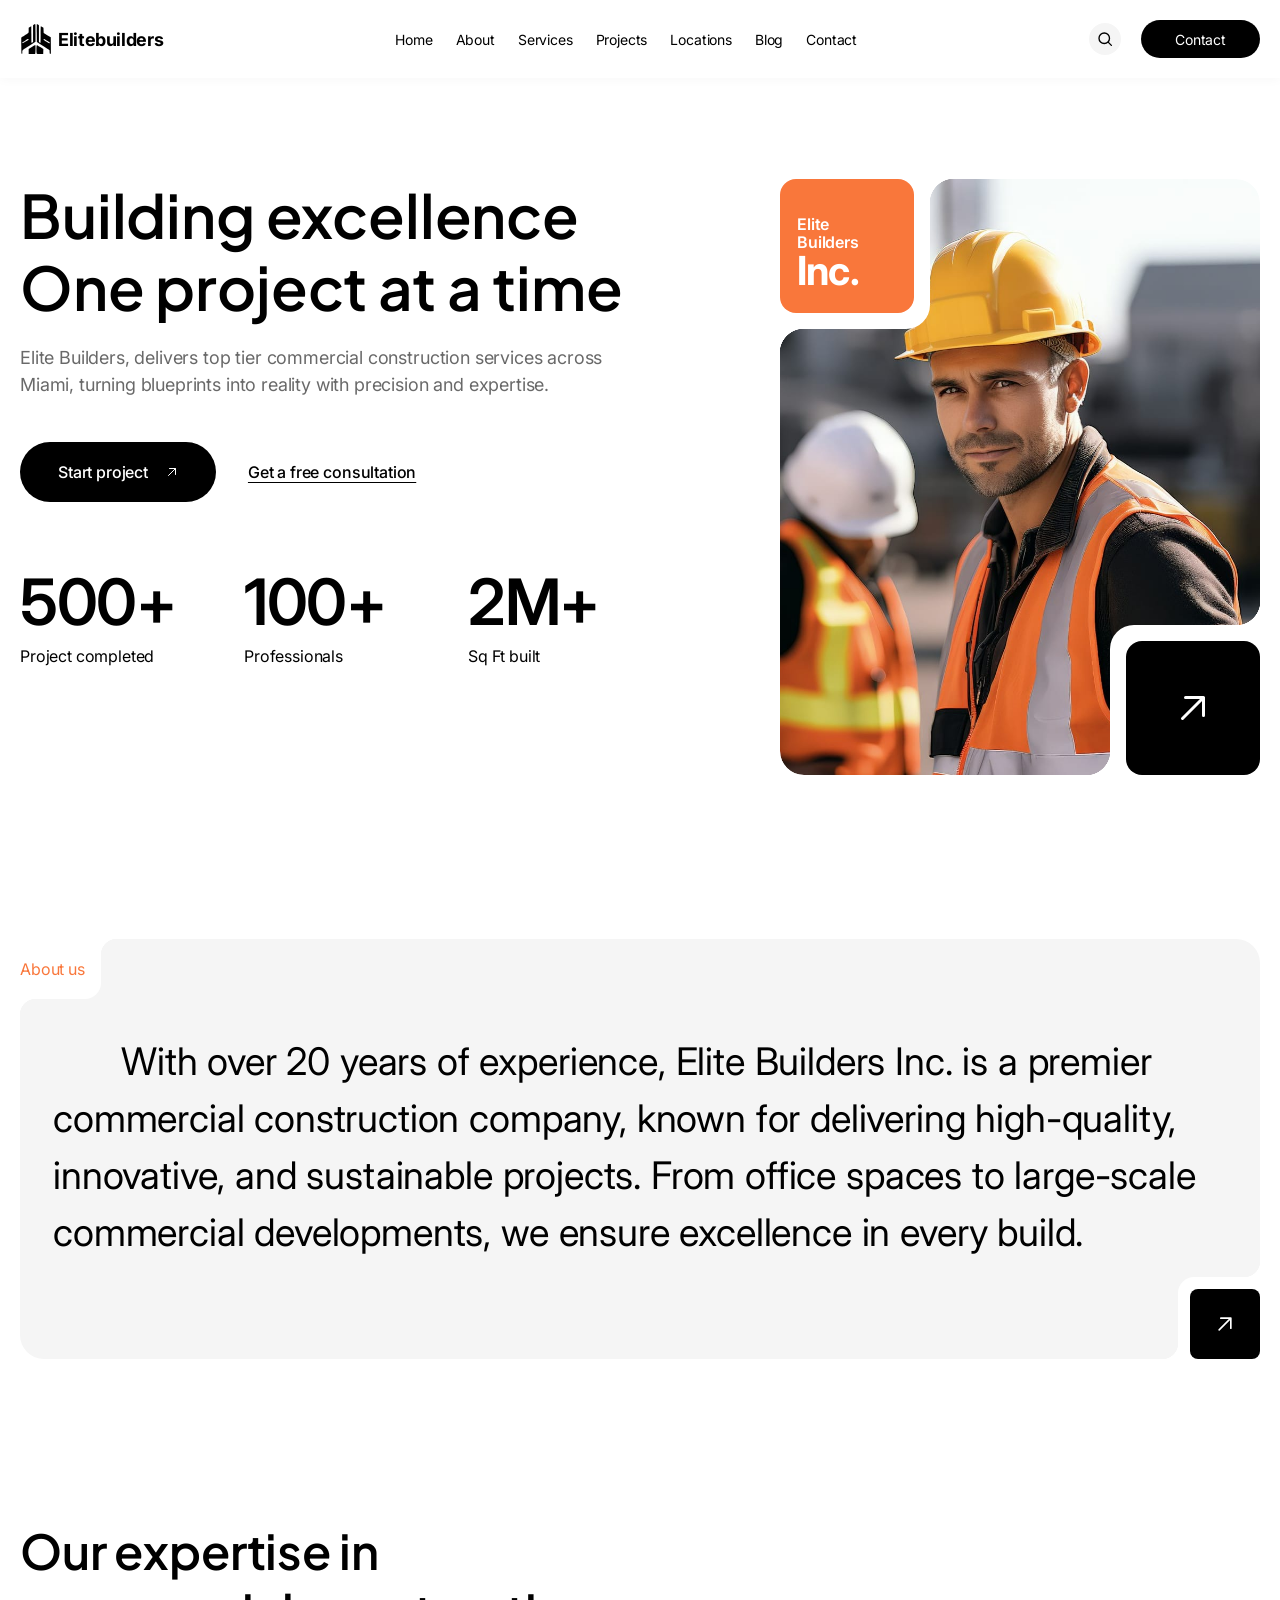
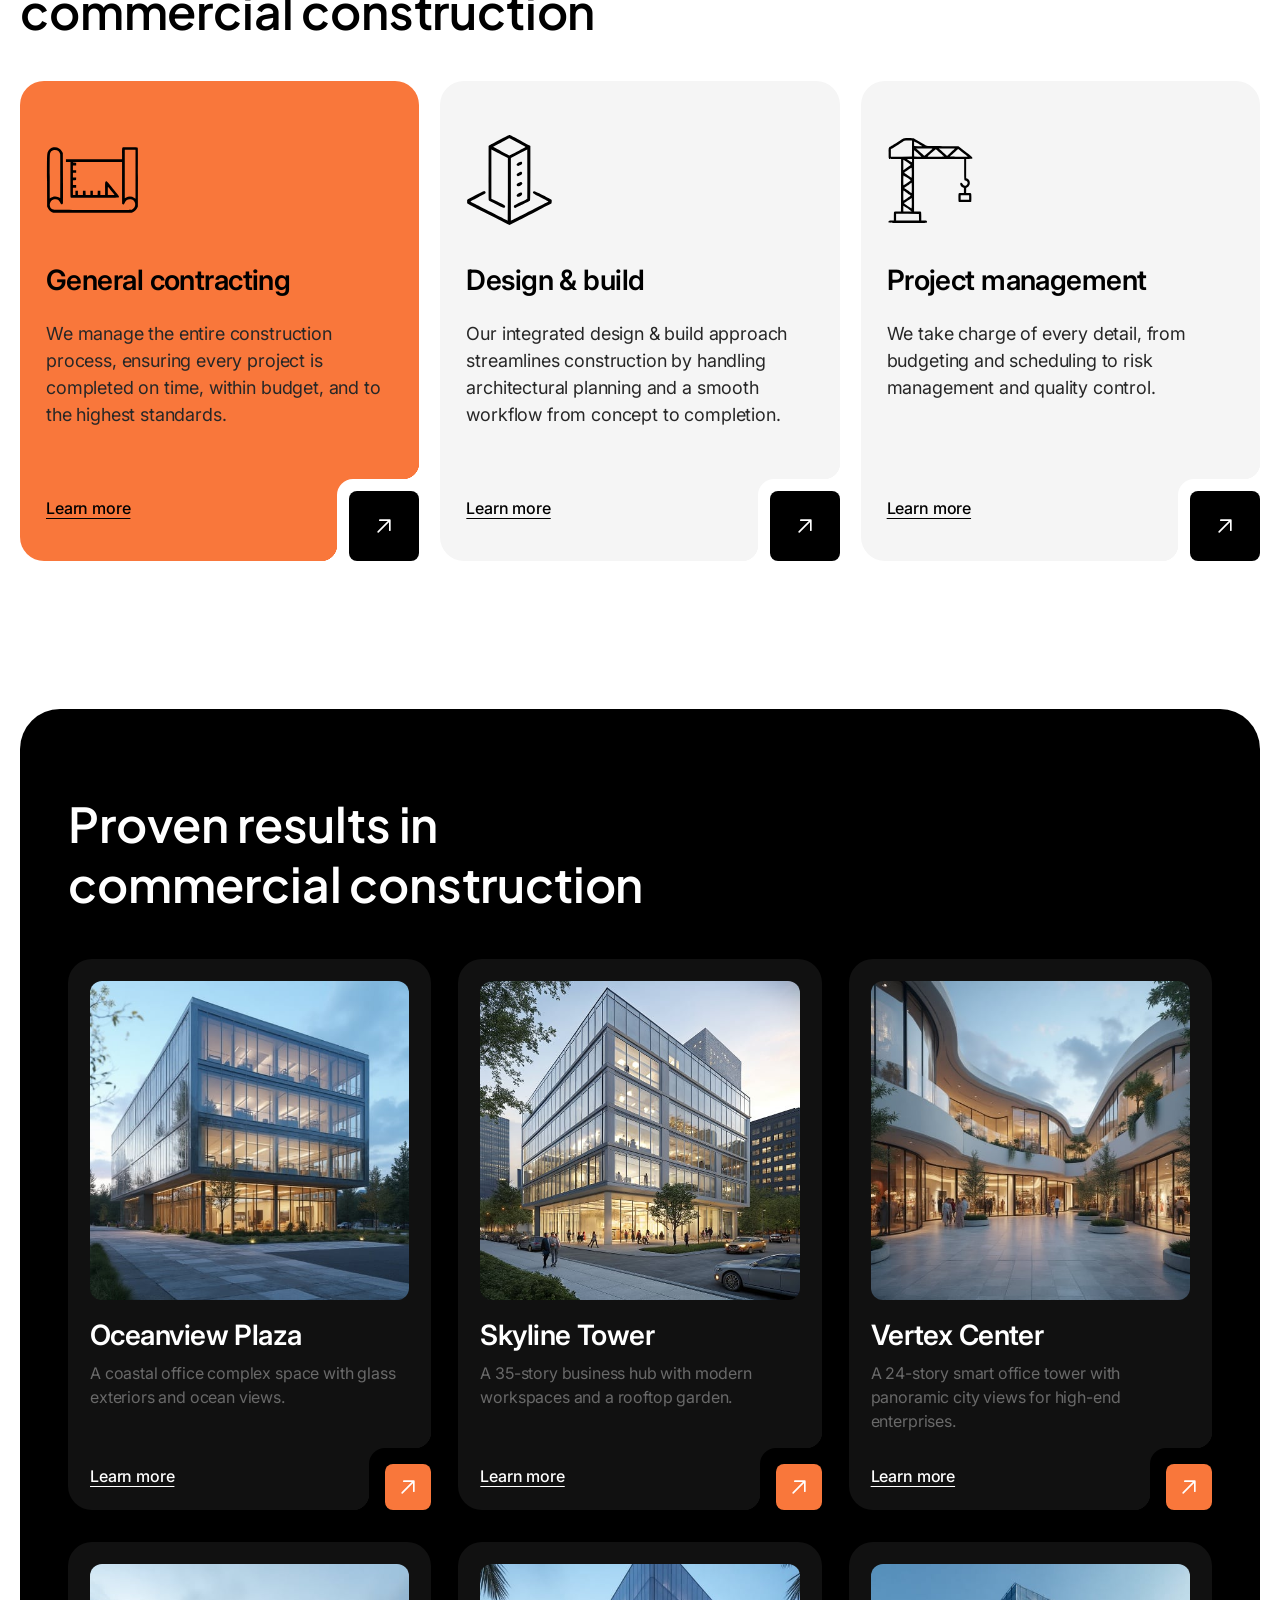
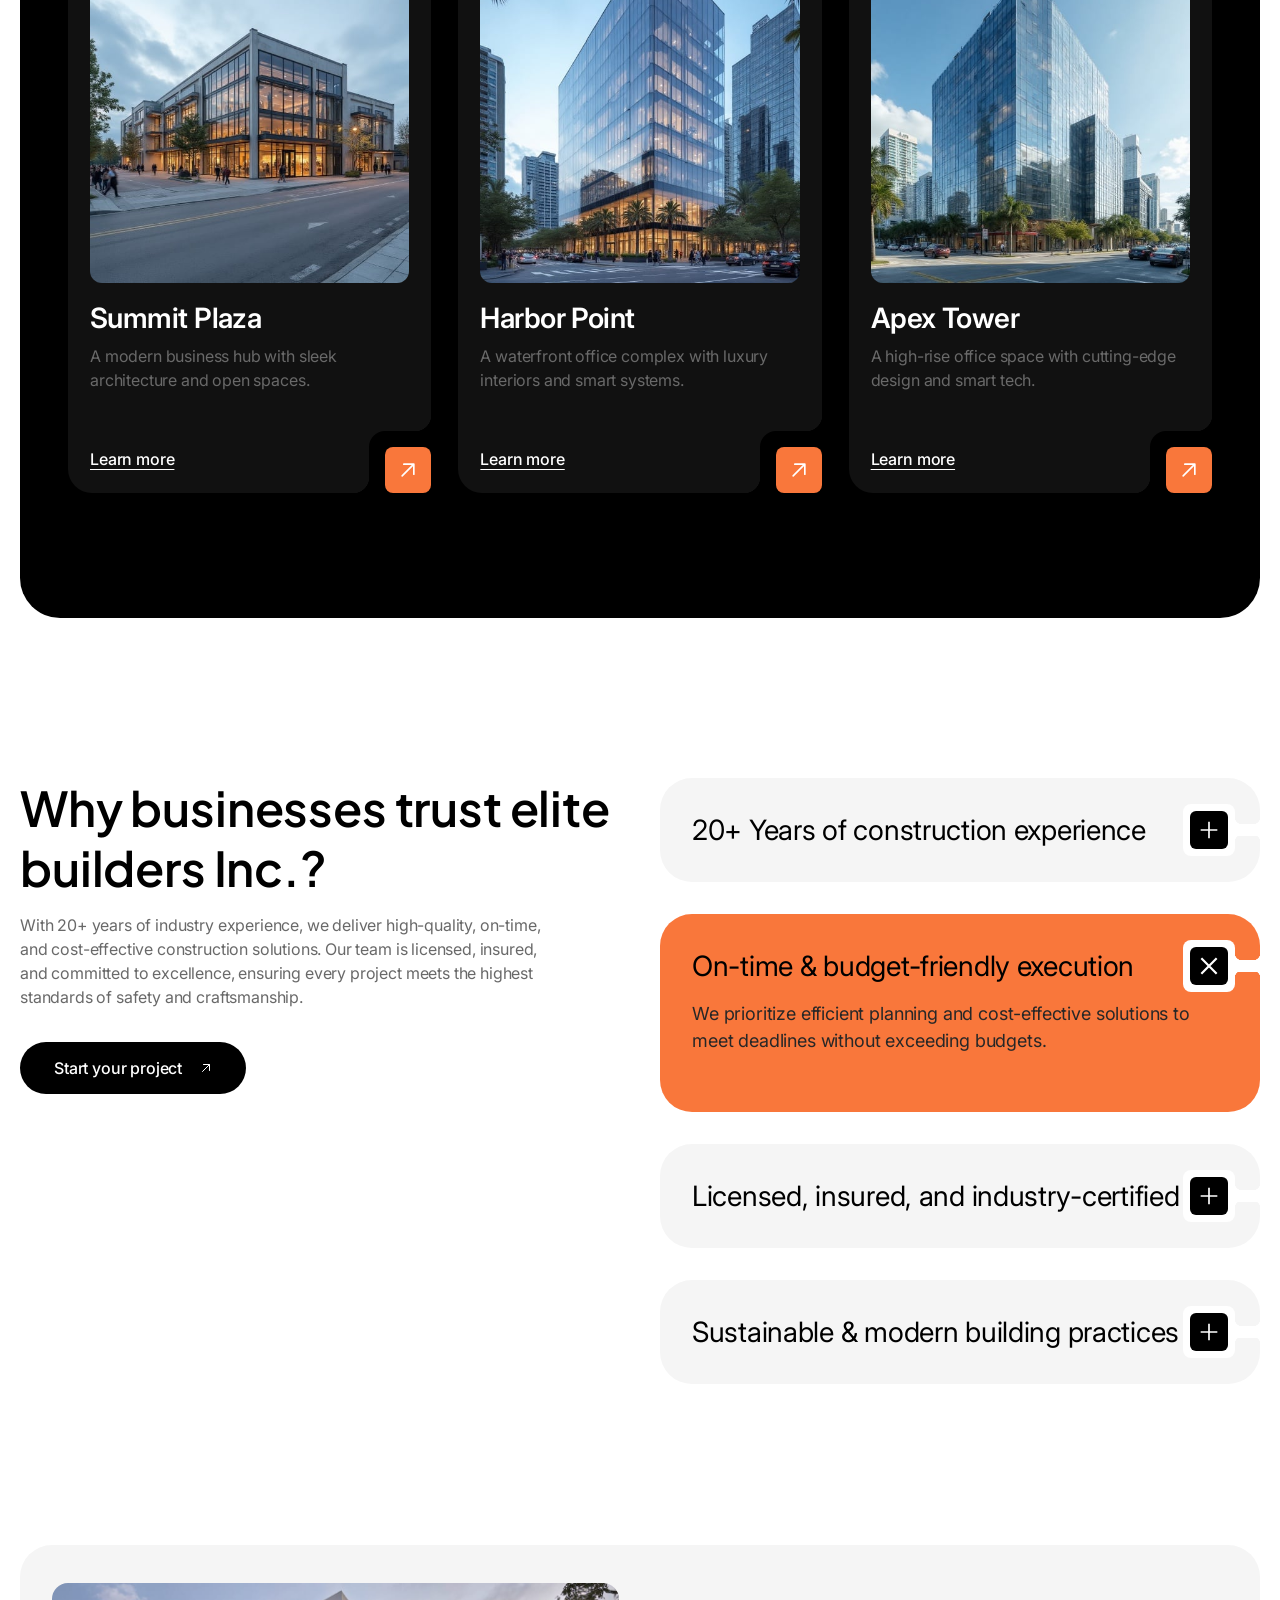
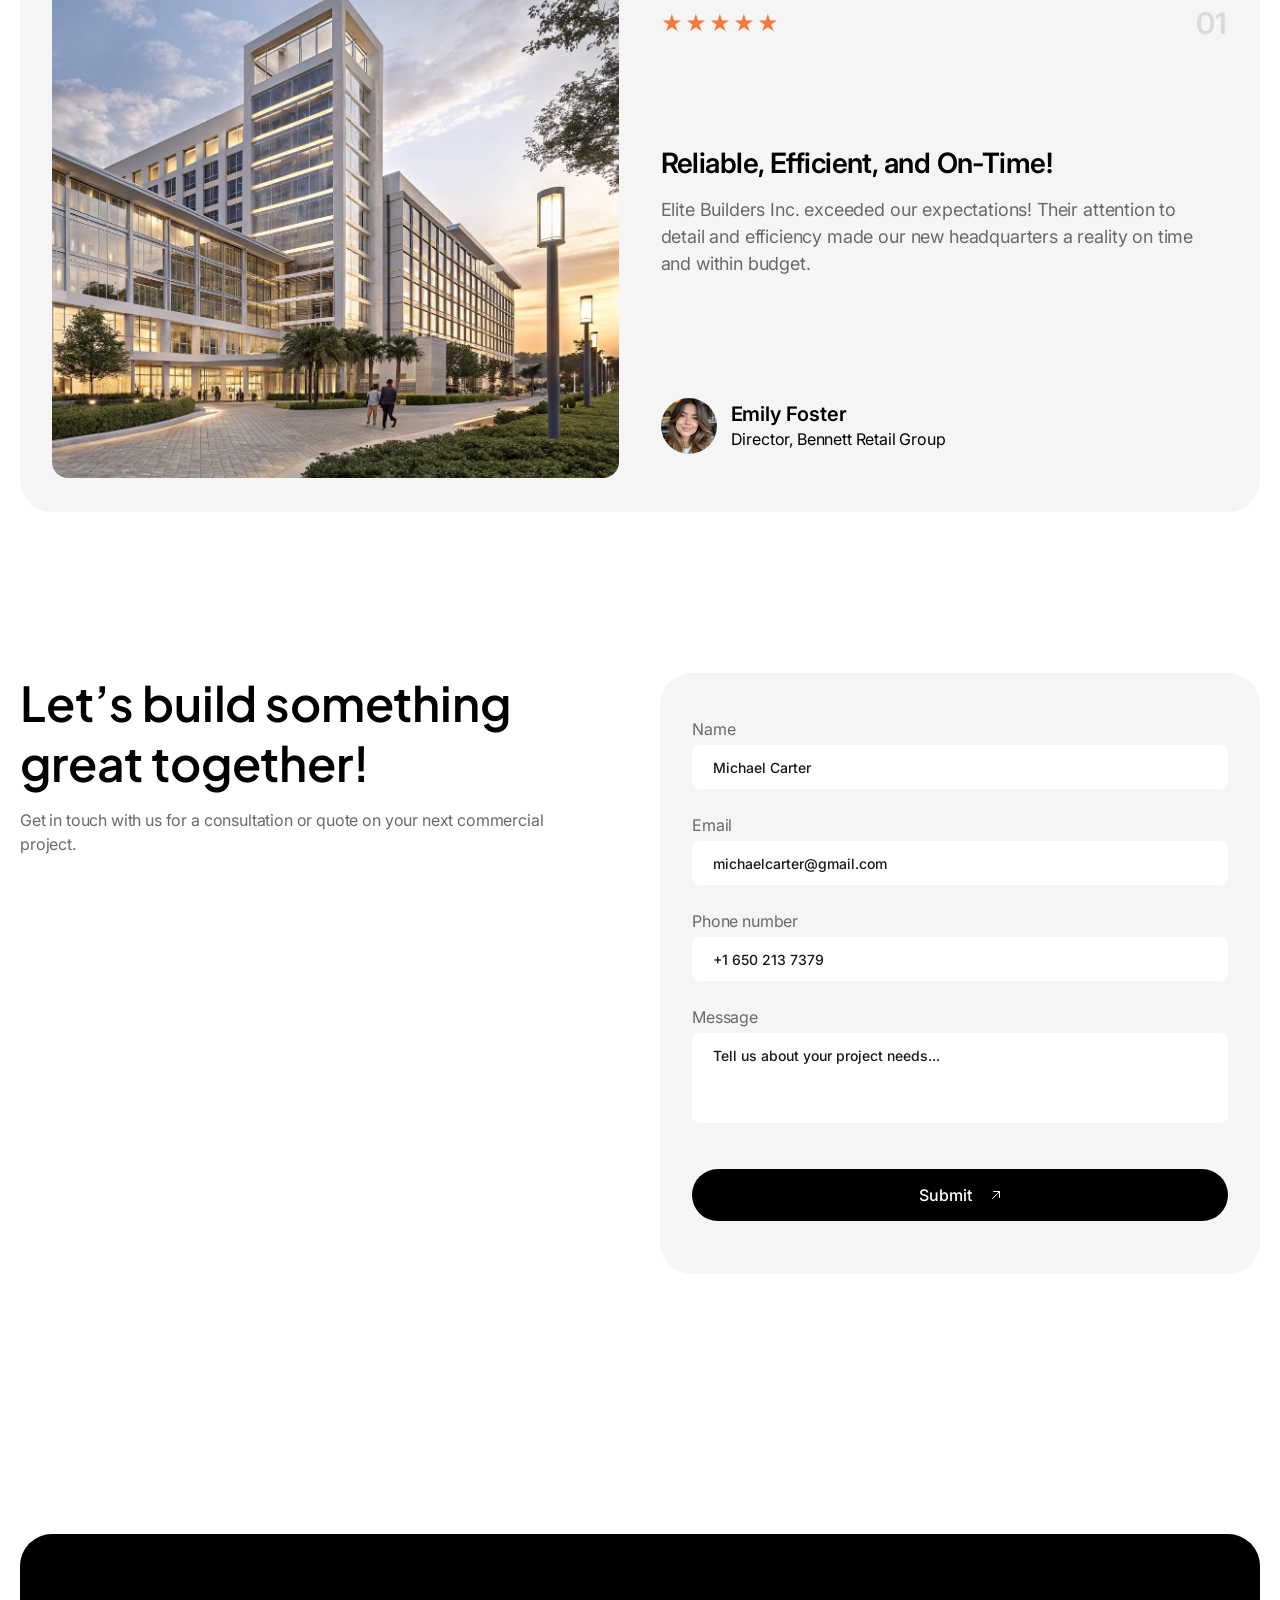
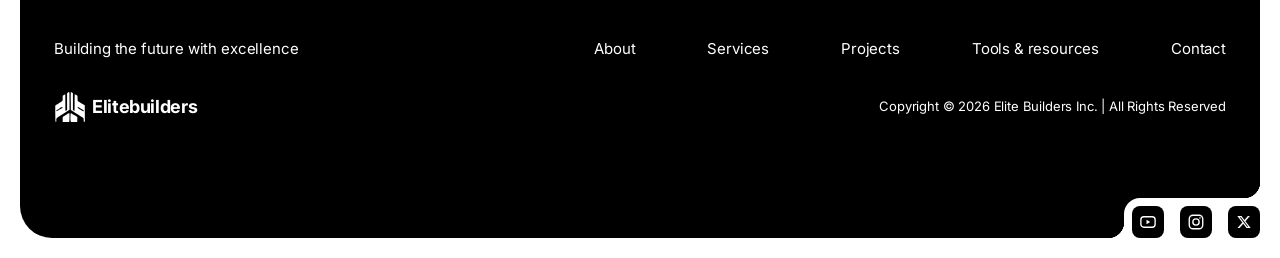
==== index.html @ dbbeaef8 "Elite Builders landing page" ====
<!DOCTYPE html>
<html lang="en">
<head>
  <meta charset="UTF-8">
  <meta name="viewport" content="width=device-width, initial-scale=1.0">
  <title>Elite Builders</title>
  <link href="https://fonts.googleapis.com/css2?family=Inter:wght@400;500;600;700&family=Plus+Jakarta+Sans:wght@600;700&display=swap" rel="stylesheet">
  <link rel="stylesheet" href="style.css">
</head>
<body>

  <header class="header">
    <div class="container">
      <a href="#" class="logo"><img src="img/logo.svg" alt="">Elitebuilders</a>

      <nav class="menu">
        <a href="#">Home</a>
        <a href="#about">About</a>
        <a href="#services">Services</a>
        <a href="#projects">Projects</a>
        <a href="#">Locations</a>
        <a href="#">Blog</a>
        <a href="#contact">Contact</a>
        <a href="#contact" class="btn btn-dark">Contact us</a>
      </nav>

      <div class="header-right">
        <button class="search-btn">
          <svg width="18" height="18" viewBox="0 0 24 24" fill="none" stroke="currentColor" stroke-width="1.8" stroke-linecap="round"><circle cx="11" cy="11" r="7"/><path d="m16.5 16.5 4 4"/></svg>
        </button>
        <a href="#contact" class="btn btn-dark btn-xs">Contact</a>
        <button class="burger"><span></span></button>
      </div>
    </div>
  </header>


  <!-- hero -->
  <section class="hero">
    <div class="container">
      <div class="hero-text">
        <h1>Building excellence <br>One project at a time</h1>
        <p>Elite Builders, delivers top tier commercial construction services across Miami, turning blueprints into reality with precision and expertise.</p>

        <div class="hero-btns">
          <a href="#contact" class="btn btn-dark">
            Start project
            <svg width="12" height="12" viewBox="0 0 24 24" fill="none" stroke="currentColor" stroke-width="2" stroke-linecap="round" stroke-linejoin="round"><path d="M5 19 19 5M7 5h12v12"/></svg>
          </a>
          <a href="#contact" class="link">Get a free consultation</a>
        </div>

        <div class="stats">
          <div><b>500+</b>Project completed</div>
          <div><b>100+</b>Professionals</div>
          <div><b>2M+</b>Sq Ft built</div>
        </div>
      </div>

      <div class="hero-img">
        <img src="img/hero.jpg" alt="">

        <div class="cut cut-tl">
          <div class="badge">
            <span>Elite<br>Builders</span>
            <b>Inc.</b>
          </div>
        </div>

        <div class="cut cut-br">
          <a href="#projects" class="hero-arrow">
            <svg width="36" height="36" viewBox="0 0 24 24" fill="none" stroke="currentColor" stroke-width="2" stroke-linecap="round" stroke-linejoin="round"><path d="M5 19 19 5M7 5h12v12"/></svg>
          </a>
        </div>
      </div>
    </div>
  </section>


  <!-- about -->
  <section class="about" id="about">
    <div class="container">
      <div class="about-box reveal">
        <span class="cut cut-tl about-tag">About us</span>
        <p>With over 20 years of experience, Elite Builders Inc. is a premier commercial construction company, known for delivering high-quality, innovative, and sustainable projects. From office spaces to large-scale commercial developments, we ensure excellence in every build.</p>
        <div class="cut cut-br">
          <a href="#services" class="sq-btn">
            <svg width="20" height="20" viewBox="0 0 24 24" fill="none" stroke="currentColor" stroke-width="2" stroke-linecap="round" stroke-linejoin="round"><path d="M5 19 19 5M7 5h12v12"/></svg>
          </a>
        </div>
      </div>
    </div>
  </section>


  <!-- services -->
  <section class="services" id="services">
    <div class="container">
      <h2 class="reveal">Our expertise in <br>commercial construction</h2>

      <div class="service-cards">
        <div class="card active reveal">
          <div class="card-icon"><img src="img/icon-blueprint.svg" alt=""></div>
          <h3>General contracting</h3>
          <p>We manage the entire construction process, ensuring every project is completed on time, within budget, and to the highest standards.</p>
          <a href="#contact" class="link">Learn more</a>
          <div class="cut cut-br">
            <a href="#contact" class="sq-btn">
              <svg width="20" height="20" viewBox="0 0 24 24" fill="none" stroke="currentColor" stroke-width="2" stroke-linecap="round" stroke-linejoin="round"><path d="M5 19 19 5M7 5h12v12"/></svg>
            </a>
          </div>
        </div>

        <div class="card reveal delay-1">
          <div class="card-icon"><img src="img/icon-building.svg" alt=""></div>
          <h3>Design & build</h3>
          <p>Our integrated design & build approach streamlines construction by handling architectural planning and a smooth workflow from concept to completion.</p>
          <a href="#contact" class="link">Learn more</a>
          <div class="cut cut-br">
            <a href="#contact" class="sq-btn">
              <svg width="20" height="20" viewBox="0 0 24 24" fill="none" stroke="currentColor" stroke-width="2" stroke-linecap="round" stroke-linejoin="round"><path d="M5 19 19 5M7 5h12v12"/></svg>
            </a>
          </div>
        </div>

        <div class="card reveal delay-2">
          <div class="card-icon"><img src="img/icon-crane.svg" alt=""></div>
          <h3>Project management</h3>
          <p>We take charge of every detail, from budgeting and scheduling to risk management and quality control.</p>
          <a href="#contact" class="link">Learn more</a>
          <div class="cut cut-br">
            <a href="#contact" class="sq-btn">
              <svg width="20" height="20" viewBox="0 0 24 24" fill="none" stroke="currentColor" stroke-width="2" stroke-linecap="round" stroke-linejoin="round"><path d="M5 19 19 5M7 5h12v12"/></svg>
            </a>
          </div>
        </div>
      </div>
    </div>
  </section>


  <!-- projects -->
  <section class="projects" id="projects">
    <div class="inner">
      <h2 class="reveal">Proven results in <br>commercial construction</h2>

      <div class="project-cards">
        <div class="project reveal">
          <div class="project-img"><img src="img/project-oceanview.jpg" alt=""></div>
          <h3>Oceanview Plaza</h3>
          <p>A coastal office complex space with glass exteriors and ocean views.</p>
          <a href="#" class="link">Learn more</a>
          <div class="cut cut-br">
            <a href="#" class="sq-btn orange">
              <svg width="20" height="20" viewBox="0 0 24 24" fill="none" stroke="currentColor" stroke-width="2" stroke-linecap="round" stroke-linejoin="round"><path d="M5 19 19 5M7 5h12v12"/></svg>
            </a>
          </div>
        </div>

        <div class="project reveal delay-1">
          <div class="project-img"><img src="img/project-skyline.jpg" alt=""></div>
          <h3>Skyline Tower</h3>
          <p>A 35-story business hub with modern workspaces and a rooftop garden.</p>
          <a href="#" class="link">Learn more</a>
          <div class="cut cut-br">
            <a href="#" class="sq-btn orange">
              <svg width="20" height="20" viewBox="0 0 24 24" fill="none" stroke="currentColor" stroke-width="2" stroke-linecap="round" stroke-linejoin="round"><path d="M5 19 19 5M7 5h12v12"/></svg>
            </a>
          </div>
        </div>

        <div class="project reveal delay-2">
          <div class="project-img"><img src="img/project-vertex.jpg" alt=""></div>
          <h3>Vertex Center</h3>
          <p>A 24-story smart office tower with panoramic city views for high-end enterprises.</p>
          <a href="#" class="link">Learn more</a>
          <div class="cut cut-br">
            <a href="#" class="sq-btn orange">
              <svg width="20" height="20" viewBox="0 0 24 24" fill="none" stroke="currentColor" stroke-width="2" stroke-linecap="round" stroke-linejoin="round"><path d="M5 19 19 5M7 5h12v12"/></svg>
            </a>
          </div>
        </div>

        <div class="project reveal">
          <div class="project-img"><img src="img/project-summit.jpg" alt=""></div>
          <h3>Summit Plaza</h3>
          <p>A modern business hub with sleek architecture and open spaces.</p>
          <a href="#" class="link">Learn more</a>
          <div class="cut cut-br">
            <a href="#" class="sq-btn orange">
              <svg width="20" height="20" viewBox="0 0 24 24" fill="none" stroke="currentColor" stroke-width="2" stroke-linecap="round" stroke-linejoin="round"><path d="M5 19 19 5M7 5h12v12"/></svg>
            </a>
          </div>
        </div>

        <div class="project reveal delay-1">
          <div class="project-img"><img src="img/project-harbor.jpg" alt=""></div>
          <h3>Harbor Point</h3>
          <p>A waterfront office complex with luxury interiors and smart systems.</p>
          <a href="#" class="link">Learn more</a>
          <div class="cut cut-br">
            <a href="#" class="sq-btn orange">
              <svg width="20" height="20" viewBox="0 0 24 24" fill="none" stroke="currentColor" stroke-width="2" stroke-linecap="round" stroke-linejoin="round"><path d="M5 19 19 5M7 5h12v12"/></svg>
            </a>
          </div>
        </div>

        <div class="project reveal delay-2">
          <div class="project-img"><img src="img/project-apex.jpg" alt=""></div>
          <h3>Apex Tower</h3>
          <p>A high-rise office space with cutting-edge design and smart tech.</p>
          <a href="#" class="link">Learn more</a>
          <div class="cut cut-br">
            <a href="#" class="sq-btn orange">
              <svg width="20" height="20" viewBox="0 0 24 24" fill="none" stroke="currentColor" stroke-width="2" stroke-linecap="round" stroke-linejoin="round"><path d="M5 19 19 5M7 5h12v12"/></svg>
            </a>
          </div>
        </div>
      </div>
    </div>
  </section>


  <!-- why us -->
  <section class="why">
    <div class="container">
      <div class="why-text reveal">
        <h2>Why businesses trust elite <br>builders Inc.?</h2>
        <p>With 20+ years of industry experience, we deliver high-quality, on-time, and cost-effective construction solutions. Our team is licensed, insured, and committed to excellence, ensuring every project meets the highest standards of safety and craftsmanship.</p>
        <a href="#contact" class="btn btn-dark btn-sm">
          Start your project
          <svg width="12" height="12" viewBox="0 0 24 24" fill="none" stroke="currentColor" stroke-width="2" stroke-linecap="round" stroke-linejoin="round"><path d="M5 19 19 5M7 5h12v12"/></svg>
        </a>
      </div>

      <div class="faq">
        <div class="faq-item reveal">
          <button class="faq-q">
            20+ Years of construction experience
            <span class="notch"><span class="faq-icon"><svg width="20" height="20" viewBox="0 0 24 24" fill="none" stroke="currentColor" stroke-width="2"><path d="M12 2v20M2 12h20"/></svg></span></span>
          </button>
          <div class="faq-a">
            <p>Two decades of commercial work across Miami means fewer surprises on site and better decisions from the very first meeting.</p>
          </div>
        </div>

        <div class="faq-item open reveal delay-1">
          <button class="faq-q">
            On-time & budget-friendly execution
            <span class="notch"><span class="faq-icon"><svg width="20" height="20" viewBox="0 0 24 24" fill="none" stroke="currentColor" stroke-width="2"><path d="M12 2v20M2 12h20"/></svg></span></span>
          </button>
          <div class="faq-a">
            <p>We prioritize efficient planning and cost-effective solutions to meet deadlines without exceeding budgets.</p>
          </div>
        </div>

        <div class="faq-item reveal delay-2">
          <button class="faq-q">
            Licensed, insured, and industry-certified
            <span class="notch"><span class="faq-icon"><svg width="20" height="20" viewBox="0 0 24 24" fill="none" stroke="currentColor" stroke-width="2"><path d="M12 2v20M2 12h20"/></svg></span></span>
          </button>
          <div class="faq-a">
            <p>Fully licensed and insured, with certified project managers and a safety program in place on every job site.</p>
          </div>
        </div>

        <div class="faq-item reveal delay-3">
          <button class="faq-q">
            Sustainable & modern building practices
            <span class="notch"><span class="faq-icon"><svg width="20" height="20" viewBox="0 0 24 24" fill="none" stroke="currentColor" stroke-width="2"><path d="M12 2v20M2 12h20"/></svg></span></span>
          </button>
          <div class="faq-a">
            <p>Energy-efficient systems, responsibly sourced materials and lean methods that cut waste on site and running costs later.</p>
          </div>
        </div>
      </div>
    </div>
  </section>


  <!-- review -->
  <section class="review">
    <div class="container">
      <div class="review-box reveal">
        <img src="img/review.jpg" alt="">

        <div class="review-text">
          <div class="review-top">
            <div class="stars">★★★★★</div>
            <span>01</span>
          </div>

          <div class="review-body">
            <h3>Reliable, Efficient, and On-Time!</h3>
            <p>Elite Builders Inc. exceeded our expectations! Their attention to detail and efficiency made our new headquarters a reality on time and within budget.</p>
          </div>

          <div class="author">
            <img src="img/emily.jpg" alt="">
            <div>
              <b>Emily Foster</b>
              <span>Director, Bennett Retail Group</span>
            </div>
          </div>
        </div>
      </div>
    </div>
  </section>


  <!-- contact -->
  <section class="contact" id="contact">
    <div class="container">
      <div class="contact-text reveal">
        <h2>Let’s build something <br>great together!</h2>
        <p>Get in touch with us for a consultation or quote on your next commercial project.</p>
      </div>

      <form class="contact-form reveal delay-3">
        <label>
          Name
          <input type="text" name="name" placeholder="Michael Carter" required>
        </label>
        <label>
          Email
          <input type="email" name="email" placeholder="michaelcarter@gmail.com" required>
        </label>
        <label>
          Phone number
          <input type="tel" name="phone" placeholder="+1 650 213 7379">
        </label>
        <label>
          Message
          <textarea name="message" placeholder="Tell us about your project needs..."></textarea>
        </label>

        <button class="btn btn-dark btn-sm btn-full">
          Submit
          <svg width="12" height="12" viewBox="0 0 24 24" fill="none" stroke="currentColor" stroke-width="2" stroke-linecap="round" stroke-linejoin="round"><path d="M5 19 19 5M7 5h12v12"/></svg>
        </button>
        <p class="msg"></p>
      </form>
    </div>
  </section>


  <footer class="footer">
    <div class="inner">
      <div class="row">
        <p>Building the future with excellence</p>
        <div class="footer-menu">
          <a href="#about">About</a>
          <a href="#services">Services</a>
          <a href="#projects">Projects</a>
          <a href="#">Tools & resources</a>
          <a href="#contact">Contact</a>
        </div>
      </div>
      <div class="row">
        <a href="#" class="logo"><img src="img/logo.svg" alt="">Elitebuilders</a>
        <p class="copy">Copyright © 2026 Elite Builders Inc. | All Rights Reserved</p>
      </div>
    </div>

    <div class="cut cut-br socials">
      <a href="#"><svg width="18" height="18" viewBox="0 0 24 24" fill="none" stroke="currentColor" stroke-width="1.8"><rect x="2.5" y="5" width="19" height="14" rx="4"/><path d="M10 9v6l5-3z" fill="currentColor" stroke="none"/></svg></a>
      <a href="#"><svg width="18" height="18" viewBox="0 0 24 24" fill="none" stroke="currentColor" stroke-width="1.8"><rect x="3" y="3" width="18" height="18" rx="5"/><circle cx="12" cy="12" r="4.2"/><circle cx="17.3" cy="6.7" r="1.1" fill="currentColor" stroke="none"/></svg></a>
      <a href="#"><svg width="16" height="16" viewBox="0 0 24 24" fill="currentColor"><path d="M17.8 3h3.1l-6.8 7.8 8 10.2h-6.3l-4.9-6.4L5.3 21H2.2l7.3-8.3L1.9 3h6.4l4.4 5.9zm-1.1 16.2h1.7L7.4 4.7H5.6z"/></svg></a>
    </div>
  </footer>

  <script src="script.js"></script>
</body>
</html>
---- style.css ----
* {
  margin: 0;
  padding: 0;
  box-sizing: border-box;
}

:root {
  --orange: #f9773b;
  --gray: #f5f5f5;
  --text-gray: #696969;
  --ease: cubic-bezier(.23, 1, .32, 1);
}

html {
  scroll-behavior: smooth;
  scroll-padding-top: 78px;
}

body {
  font-family: 'Inter', sans-serif;
  font-size: 16px;
  line-height: 1.5;
  letter-spacing: -0.01em;
  color: #000;
  background: #fff;
  padding-top: 78px; /* fixed header */
  -webkit-font-smoothing: antialiased;
}

img, svg {
  display: block;
  max-width: 100%;
}

a {
  color: inherit;
  text-decoration: none;
}

button, input, textarea {
  font: inherit;
  color: inherit;
  border: 0;
  background: none;
}

button {
  cursor: pointer;
}

h1, h2 {
  font-family: 'Plus Jakarta Sans', sans-serif;
  font-weight: 600;
}

h2 {
  font-size: 48px;
  line-height: 60px;
}

h3 {
  font-size: 28px;
  font-weight: 600;
  line-height: 34px;
  letter-spacing: -0.02em;
}

.container {
  max-width: 1372px;
  margin: 0 auto;
  padding: 0 20px;
}


/* tugmalar */

.btn {
  display: inline-flex;
  align-items: center;
  justify-content: center;
  gap: 18px;
  height: 60px;
  padding: 0 38px;
  border-radius: 100px;
  font-weight: 500;
  white-space: nowrap;
  transition: background .2s, transform .16s var(--ease);
}

.btn:active {
  transform: scale(.97);
}

.btn-dark {
  background: #000;
  color: #fff;
}

.btn-dark:hover {
  background: var(--orange);
}

.btn-sm {
  height: 52px;
  padding: 0 34px;
}

.btn-xs {
  height: 38px;
  padding: 0 34px;
  font-size: 14px;
  font-weight: 400;
}

.btn-full {
  width: 100%;
}

.link {
  font-weight: 500;
  text-decoration: underline;
  text-underline-offset: 4px;
  text-decoration-thickness: 1px;
}

.link:hover {
  color: var(--orange);
}

/* kvadrat strelka tugma */
.sq-btn {
  display: flex;
  align-items: center;
  justify-content: center;
  width: 70px;
  height: 70px;
  border-radius: 8px;
  background: #000;
  color: #fff;
  transition: background .2s, color .2s, transform .16s var(--ease);
}

.sq-btn:hover {
  background: var(--orange);
}

.sq-btn:active {
  transform: scale(.96);
}

.sq-btn.orange {
  width: 46px;
  height: 46px;
  background: var(--orange);
}

.sq-btn.orange:hover,
.project:hover .sq-btn {
  background: #fff;
  color: #000;
}

.btn svg,
.sq-btn svg,
.hero-arrow svg {
  transition: transform .25s var(--ease);
}

.btn:hover svg,
.sq-btn:hover svg,
.hero-arrow:hover svg,
.project:hover .sq-btn svg {
  transform: translate(2px, -2px);
}


/* kartalarning kesilgan burchagi
   oq quti kartaning ustida turadi, ikki tomonidagi
   yumaloqlik radial-gradient bilan chizilgan */

.cut {
  --bg: #fff;
  --r: 16px;
  position: absolute;
  z-index: 1;
  background: var(--bg);
}

.cut::before,
.cut::after {
  content: '';
  position: absolute;
  width: var(--r);
  height: var(--r);
  pointer-events: none;
}

.cut-br {
  right: 0;
  bottom: 0;
  padding: 12px 0 0 12px;
  border-top-left-radius: var(--r);
}

.cut-br::before,
.cut-br::after {
  background: radial-gradient(circle at 0 0, transparent var(--r), var(--bg) calc(var(--r) + .5px));
}

.cut-br::before {
  right: 0;
  bottom: 100%;
}

.cut-br::after {
  right: 100%;
  bottom: 0;
}

.cut-tl {
  left: 0;
  top: 0;
  padding: 0 16px 16px 0;
  border-bottom-right-radius: var(--r);
}

.cut-tl::before,
.cut-tl::after {
  background: radial-gradient(circle at 100% 100%, transparent var(--r), var(--bg) calc(var(--r) + .5px));
}

.cut-tl::before {
  left: 0;
  top: 100%;
}

.cut-tl::after {
  left: 100%;
  top: 0;
}


/* header */

.header {
  position: fixed;
  top: 0;
  left: 0;
  right: 0;
  z-index: 50;
  height: 78px;
  background: #fff;
  box-shadow: 0 2px 10px rgba(0, 0, 0, .03);
}

.header .container {
  display: flex;
  align-items: center;
  height: 100%;
}

.logo {
  display: flex;
  align-items: center;
  gap: 6px;
  font-size: 18px;
  font-weight: 700;
  letter-spacing: -0.02em;
}

.logo img {
  width: 32px;
}

.menu {
  display: flex;
  gap: 23px;
  margin: 0 auto;
  font-size: 14px;
}

.menu a:hover {
  color: var(--orange);
}

.menu .btn {
  display: none; /* faqat mobil menyuda */
}

.header-right {
  display: flex;
  align-items: center;
  gap: 20px;
}

.search-btn {
  display: flex;
  align-items: center;
  justify-content: center;
  width: 32px;
  height: 32px;
  border-radius: 50%;
  background: var(--gray);
}

.search-btn:hover {
  background: #eaeaea;
}

.burger {
  display: none;
  position: relative;
  width: 40px;
  height: 40px;
}

.burger span,
.burger span::before,
.burger span::after {
  position: absolute;
  left: 10px;
  width: 20px;
  height: 2px;
  background: #000;
  border-radius: 2px;
  transition: top .25s, transform .25s;
}

.burger span {
  top: 19px;
}

.burger span::before,
.burger span::after {
  content: '';
  left: 0;
}

.burger span::before { top: -6px; }
.burger span::after { top: 6px; }

.header.open .burger span { background: transparent; }
.header.open .burger span::before { top: 0; transform: rotate(45deg); }
.header.open .burger span::after { top: 0; transform: rotate(-45deg); }


/* hero */

.hero {
  padding-top: 101px;
}

.hero .container {
  display: grid;
  grid-template-columns: 1fr 560px;
  gap: 40px;
}

.hero h1 {
  font-size: 68px;
  line-height: 86px;
  animation: fadeUp .8s var(--ease) .1s both;
}

.hero-text > p {
  max-width: 620px;
  margin-top: 21px;
  font-size: 18px;
  line-height: 27px;
  color: var(--text-gray);
  animation: fadeUp .8s var(--ease) .18s both;
}

.hero-btns {
  display: flex;
  align-items: center;
  gap: 32px;
  margin-top: 44px;
  animation: fadeUp .8s var(--ease) .26s both;
}

.stats {
  display: grid;
  grid-template-columns: repeat(3, 224px);
  margin-top: 62px;
  animation: fadeUp .8s var(--ease) .34s both;
}

.stats b {
  display: block;
  margin-bottom: 4px;
  font-size: 64px;
  font-weight: 600;
  line-height: 76px;
  letter-spacing: -0.02em;
}

.hero-img {
  position: relative;
  height: 596px;
}

.hero-img > img {
  width: 100%;
  height: 100%;
  object-fit: cover;
  border-radius: 24px;
  animation: buildUp 1.1s cubic-bezier(.77, 0, .175, 1) .1s both;
}

.hero-img .cut {
  --r: 24px;
}

.hero-img .cut-br {
  padding: 16px 0 0 16px;
}

.badge {
  display: flex;
  flex-direction: column;
  justify-content: flex-end;
  width: 134px;
  height: 134px;
  padding: 0 17px 22px;
  border-radius: 16px;
  background: var(--orange);
  color: #fff;
  animation: pop .5s var(--ease) .85s both;
}

.badge span {
  font-size: 16px;
  font-weight: 600;
  line-height: 18px;
}

.badge b {
  font-size: 40px;
  line-height: 40px;
  letter-spacing: -0.02em;
}

.hero-arrow {
  display: flex;
  align-items: center;
  justify-content: center;
  width: 134px;
  height: 134px;
  border-radius: 16px;
  background: #000;
  color: #fff;
  transition: background .2s;
  animation: pop .5s var(--ease) .95s both;
}

.hero-arrow:hover {
  background: var(--orange);
}


/* about */

.about {
  padding-top: 164px;
}

.about-box {
  position: relative;
  min-height: 420px;
  padding: 94px 36px 97px 33px;
  border-radius: 24px;
  background: var(--gray);
}

.about-box p {
  font-size: 38px;
  line-height: 57px;
  text-indent: 68px;
}

.about-tag {
  padding: 18px 16px 18px 0;
  line-height: 24px;
  color: var(--orange);
}


/* services */

.services {
  padding-top: 162px;
}

.service-cards {
  display: grid;
  grid-template-columns: repeat(3, 1fr);
  gap: 21px;
  margin-top: 40px;
}

.card {
  position: relative;
  display: flex;
  flex-direction: column;
  min-height: 480px;
  padding: 53px 26px 41px;
  border-radius: 24px;
  background: var(--gray);
  transition: background .3s;
}

.card.active,
.card:hover {
  background: var(--orange);
}

/* boshqasiga hover qilinsa birinchisi kulrang bo'lib turadi */
.service-cards:hover .card.active:not(:hover) {
  background: var(--gray);
}

.card-icon {
  display: flex;
  align-items: center;
  height: 92px;
}

.card h3 {
  margin-top: 37px;
}

.card p {
  max-width: 345px;
  margin: 23px 0 40px;
  font-size: 18px;
  line-height: 27px;
  color: #272727;
}

.card .link {
  margin-top: auto;
  align-self: flex-start;
}

.card .link:hover {
  color: #000;
}


/* projects */

.projects {
  margin: 148px 20px 0;
  border-radius: 40px;
  background: #000;
  color: #fff;
}

.projects .inner {
  max-width: 1400px;
  margin: 0 auto;
  padding: 85px 76px 125px;
}

.project-cards {
  display: grid;
  grid-template-columns: repeat(3, 1fr);
  gap: 32px 27px;
  margin-top: 45px;
}

.project {
  position: relative;
  display: flex;
  flex-direction: column;
  min-height: 551px;
  padding: 22px;
  border-radius: 24px;
  background: #111;
}

.project-img {
  border-radius: 12px;
  overflow: hidden;
}

.project-img img {
  width: 100%;
  aspect-ratio: 1;
  object-fit: cover;
  transition: transform .6s var(--ease);
}

.project:hover .project-img img {
  transform: scale(1.05);
}

.project h3 {
  margin-top: 18px;
}

.project p {
  margin: 9px 0 20px;
  line-height: 24px;
  color: var(--text-gray);
}

.project .link {
  margin-top: auto;
  align-self: flex-start;
}

.project .cut {
  --bg: #000;
  padding: 16px 0 0 16px;
}


/* why us */

.why {
  padding-top: 160px;
}

.why .container {
  display: grid;
  grid-template-columns: 1fr 665px;
  gap: 40px;
  align-items: start;
}

.why-text p {
  max-width: 540px;
  margin-top: 15px;
  line-height: 24px;
  color: var(--text-gray);
}

.why-text .btn {
  margin-top: 33px;
}

.faq {
  display: flex;
  flex-direction: column;
  gap: 32px;
}

.faq-item {
  position: relative;
  border-radius: 32px;
  background: var(--gray);
  transition: background .3s;
}

.faq-item.open {
  background: var(--orange);
}

.faq-q {
  display: block;
  width: 100%;
  padding: 34px 80px 34px 32px;
  font-size: 28px;
  line-height: 36px;
  letter-spacing: -0.01em;
  text-align: left;
}

/* ikonka atrofidagi oq cho'ntak, o'ng chetga kanal chiqadi */
.notch {
  position: absolute;
  top: 26px;
  right: 25px;
  padding: 7px;
  border-radius: 8px;
  background: #fff;
}

.notch::before {
  content: '';
  position: absolute;
  left: 100%;
  top: 13px;
  width: 25px;
  height: 25px;
  background:
    linear-gradient(#fff, #fff) 0 50% / 100% 12px no-repeat,
    radial-gradient(circle at 100% 0, transparent 7px, #fff 7.5px) 0 0 / 7px 7px no-repeat,
    radial-gradient(circle at 0 0, transparent 7px, #fff 7.5px) 100% 0 / 7px 7px no-repeat,
    radial-gradient(circle at 100% 100%, transparent 7px, #fff 7.5px) 0 100% / 7px 7px no-repeat,
    radial-gradient(circle at 0 100%, transparent 7px, #fff 7.5px) 100% 100% / 7px 7px no-repeat;
}

.faq-icon {
  display: flex;
  align-items: center;
  justify-content: center;
  width: 38px;
  height: 38px;
  border-radius: 6px;
  background: #000;
  color: #fff;
}

.faq-icon svg {
  transition: transform .25s var(--ease);
}

/* + buriladi, x bo'ladi */
.faq-item.open .faq-icon svg {
  transform: rotate(45deg) scale(1.3);
}

.faq-a {
  max-height: 0;
  overflow: hidden;
  transition: max-height .3s var(--ease), margin .3s var(--ease);
}

.faq-item.open .faq-a {
  max-height: 200px;
  margin-top: -18px; /* javob sarlavhaga yaqinroq tursin */
}

.faq-a p {
  max-width: 600px;
  padding: 0 32px 58px;
  font-size: 18px;
  line-height: 27px;
  color: #272727;
  opacity: 0;
  transition: opacity .2s;
}

.faq-item.open .faq-a p {
  opacity: 1;
  transition: opacity .3s .08s;
}


/* review */

.review {
  padding-top: 161px;
}

.review-box {
  display: grid;
  grid-template-columns: 634px 1fr;
  gap: 42px;
  padding: 38px 33px 34px 32px;
  border-radius: 32px;
  background: var(--gray);
}

.review-box > img {
  width: 100%;
  height: 495px;
  object-fit: cover;
  border-radius: 16px;
}

.review-text {
  display: flex;
  flex-direction: column;
  justify-content: space-between;
  padding: 18px 0 24px;
}

.review-top {
  display: flex;
  align-items: center;
  justify-content: space-between;
}

.stars {
  font-size: 21px;
  line-height: 1;
  letter-spacing: 2px;
  color: var(--orange);
}

.review-top span {
  font-size: 30px;
  font-weight: 600;
  color: #d9d9d9;
}

.review-body {
  margin-bottom: 22px;
}

.review-body p {
  max-width: 550px;
  margin-top: 16px;
  font-size: 18px;
  line-height: 27px;
  color: var(--text-gray);
}

.author {
  display: flex;
  align-items: center;
  gap: 14px;
}

.author img {
  width: 56px;
  height: 56px;
  border-radius: 50%;
  object-fit: cover;
}

.author b {
  display: block;
  font-size: 20px;
  font-weight: 600;
  line-height: 26px;
}


/* contact */

.contact {
  padding-top: 161px;
}

.contact .container {
  display: grid;
  grid-template-columns: 1fr 665px;
  gap: 40px;
  align-items: start;
}

.contact-text p {
  max-width: 540px;
  margin-top: 15px;
  line-height: 24px;
  color: var(--text-gray);
}

.contact-form {
  padding: 46px 32px 53px;
  border-radius: 32px;
  background: var(--gray);
}

.contact-form label {
  display: block;
  margin-bottom: 26px;
  line-height: 20px;
  color: var(--text-gray);
}

.contact-form input,
.contact-form textarea {
  display: block;
  width: 100%;
  margin-top: 6px;
  padding: 0 20px;
  border: 1px solid transparent;
  border-radius: 8px;
  background: #fff;
  font-size: 14px;
  font-weight: 500;
  color: #000;
  outline: none;
}

.contact-form input {
  height: 44px;
}

.contact-form textarea {
  height: 90px;
  padding-top: 12px;
  resize: none;
}

.contact-form ::placeholder {
  color: #000;
  opacity: .9;
}

.contact-form input:focus,
.contact-form textarea:focus {
  border-color: var(--orange);
}

.contact-form .btn {
  margin-top: 20px;
}

.msg {
  margin-top: 12px;
  font-size: 14px;
  text-align: center;
  color: var(--text-gray);
}

.msg:empty {
  display: none;
}


/* footer */

.footer {
  position: relative;
  margin: 260px 20px 20px;
  border-radius: 32px;
  background: #000;
  color: #fff;
}

.footer .inner {
  max-width: 1400px;
  margin: 0 auto;
  padding: 104px 34px 115px;
}

.footer .row {
  display: flex;
  align-items: center;
  justify-content: space-between;
  gap: 24px;
}

.footer .row + .row {
  margin-top: 30px;
}

.footer p {
  font-size: 15px;
}

.footer-menu {
  display: flex;
  gap: 72px;
  font-size: 15px;
}

.footer-menu a:hover {
  color: var(--orange);
}

.footer .copy {
  font-size: 13px;
}

.footer .logo img {
  filter: invert(1);
}

.socials {
  display: flex;
  gap: 16px;
  padding: 8px 0 0 8px;
}

.socials a {
  display: flex;
  align-items: center;
  justify-content: center;
  width: 32px;
  height: 32px;
  border-radius: 8px;
  background: #000;
  color: #fff;
  transition: background .2s;
}

.socials a:hover {
  background: var(--orange);
}


/* animatsiyalar */

@keyframes fadeUp {
  from {
    opacity: 0;
    transform: translateY(28px);
  }
  to {
    opacity: 1;
    transform: none;
  }
}

@keyframes pop {
  from {
    opacity: 0;
    transform: scale(.9);
  }
  to {
    opacity: 1;
    transform: none;
  }
}

/* rasm pastdan yuqoriga "quriladi" */
@keyframes buildUp {
  from { clip-path: inset(100% 0 0 0 round 24px); }
  to { clip-path: inset(0 round 24px); }
}

/* scroll qilganda chiqadigan bloklar (script.js .show qo'shadi) */
.reveal {
  opacity: 0;
}

.reveal.show {
  animation: fadeUp .8s var(--ease) both;
}

.show.delay-1 { animation-delay: .08s; }
.show.delay-2 { animation-delay: .16s; }
.show.delay-3 { animation-delay: .24s; }


/* responsive */

@media (max-width: 1280px) {
  .hero h1 {
    font-size: 60px;
    line-height: 72px;
  }

  .hero .container {
    grid-template-columns: 1fr 480px;
  }

  .review-box,
  .why .container,
  .contact .container {
    grid-template-columns: 1fr 1fr;
  }

  .projects .inner {
    padding-left: 48px;
    padding-right: 48px;
  }
}

@media (max-width: 1024px) {
  .burger {
    display: block;
  }

  .header-right {
    margin-left: auto;
  }

  .header-right .btn {
    display: none;
  }

  .menu {
    position: absolute;
    top: 78px;
    left: 0;
    right: 0;
    flex-direction: column;
    gap: 0;
    padding: 8px 20px 24px;
    background: #fff;
    box-shadow: 0 16px 24px rgba(0, 0, 0, .06);
    font-size: 17px;
    opacity: 0;
    visibility: hidden;
    transform: translateY(-8px);
    transition: opacity .2s, transform .2s, visibility .2s;
  }

  .menu a:not(.btn) {
    padding: 12px 0;
    border-bottom: 1px solid #f0f0f0;
  }

  .menu .btn {
    display: inline-flex;
    margin-top: 20px;
  }

  .header.open .menu {
    opacity: 1;
    visibility: visible;
    transform: none;
  }

  .hero {
    padding-top: 56px;
  }

  .hero .container {
    grid-template-columns: 1fr;
    gap: 56px;
  }

  .hero-img {
    max-width: 560px;
  }

  .about, .services, .why, .review, .contact {
    padding-top: 110px;
  }

  .projects {
    margin-top: 110px;
  }

  .about-box p {
    font-size: 30px;
    line-height: 45px;
  }

  .service-cards,
  .project-cards {
    grid-template-columns: repeat(2, 1fr);
  }

  .review-box,
  .why .container,
  .contact .container {
    grid-template-columns: 1fr;
  }

  .review-box > img {
    height: 420px;
  }

  .footer {
    margin-top: 140px;
  }

  .footer .row {
    flex-direction: column;
    align-items: flex-start;
  }

  .footer-menu {
    flex-wrap: wrap;
    gap: 16px 32px;
  }
}

@media (max-width: 640px) {
  h2 {
    font-size: 34px;
    line-height: 42px;
  }

  h2 br {
    display: none;
  }

  .header-right {
    gap: 8px;
  }

  .hero {
    padding-top: 36px;
  }

  .hero h1 {
    font-size: 8.8vw;
    line-height: 1.2;
    letter-spacing: -0.01em;
  }

  .hero-text > p {
    font-size: 16px;
    line-height: 25px;
  }

  .hero-btns {
    flex-wrap: wrap;
    gap: 20px 28px;
    margin-top: 32px;
  }

  .stats {
    grid-template-columns: repeat(3, auto);
    justify-content: space-between;
    margin-top: 40px;
    font-size: 14px;
  }

  .stats b {
    font-size: 38px;
    line-height: 46px;
  }

  .hero-img {
    height: 420px;
  }

  .badge,
  .hero-arrow {
    width: 96px;
    height: 96px;
  }

  .badge {
    padding: 0 12px 14px;
  }

  .badge span {
    font-size: 13px;
    line-height: 15px;
  }

  .badge b {
    font-size: 30px;
    line-height: 32px;
  }

  .about, .services, .why, .review, .contact {
    padding-top: 80px;
  }

  .about-box {
    min-height: 0;
    padding: 76px 20px 100px;
  }

  .about-box p {
    font-size: 22px;
    line-height: 33px;
    text-indent: 0;
  }

  .service-cards,
  .project-cards {
    grid-template-columns: 1fr;
  }

  .card {
    min-height: 420px;
  }

  .projects {
    margin: 80px 10px 0;
    border-radius: 28px;
  }

  .projects .inner {
    padding: 56px 16px 64px;
  }

  .project {
    min-height: 0;
  }

  .faq {
    gap: 16px;
  }

  .faq-q {
    padding: 26px 76px 26px 22px;
    font-size: 20px;
    line-height: 28px;
  }

  .notch {
    top: 14px;
  }

  .faq-a p {
    padding: 0 22px 28px;
    font-size: 16px;
    line-height: 25px;
  }

  .review-box {
    gap: 24px;
    padding: 16px 16px 24px;
  }

  .review-box > img {
    height: 260px;
  }

  .review-text {
    gap: 32px;
    padding: 0 8px;
  }

  .review-text h3 {
    font-size: 22px;
    line-height: 28px;
  }

  .contact-form {
    padding: 28px 18px 32px;
  }

  .footer {
    margin: 100px 10px 10px;
    border-radius: 28px;
  }

  .footer .inner {
    padding: 56px 22px 76px;
  }
}
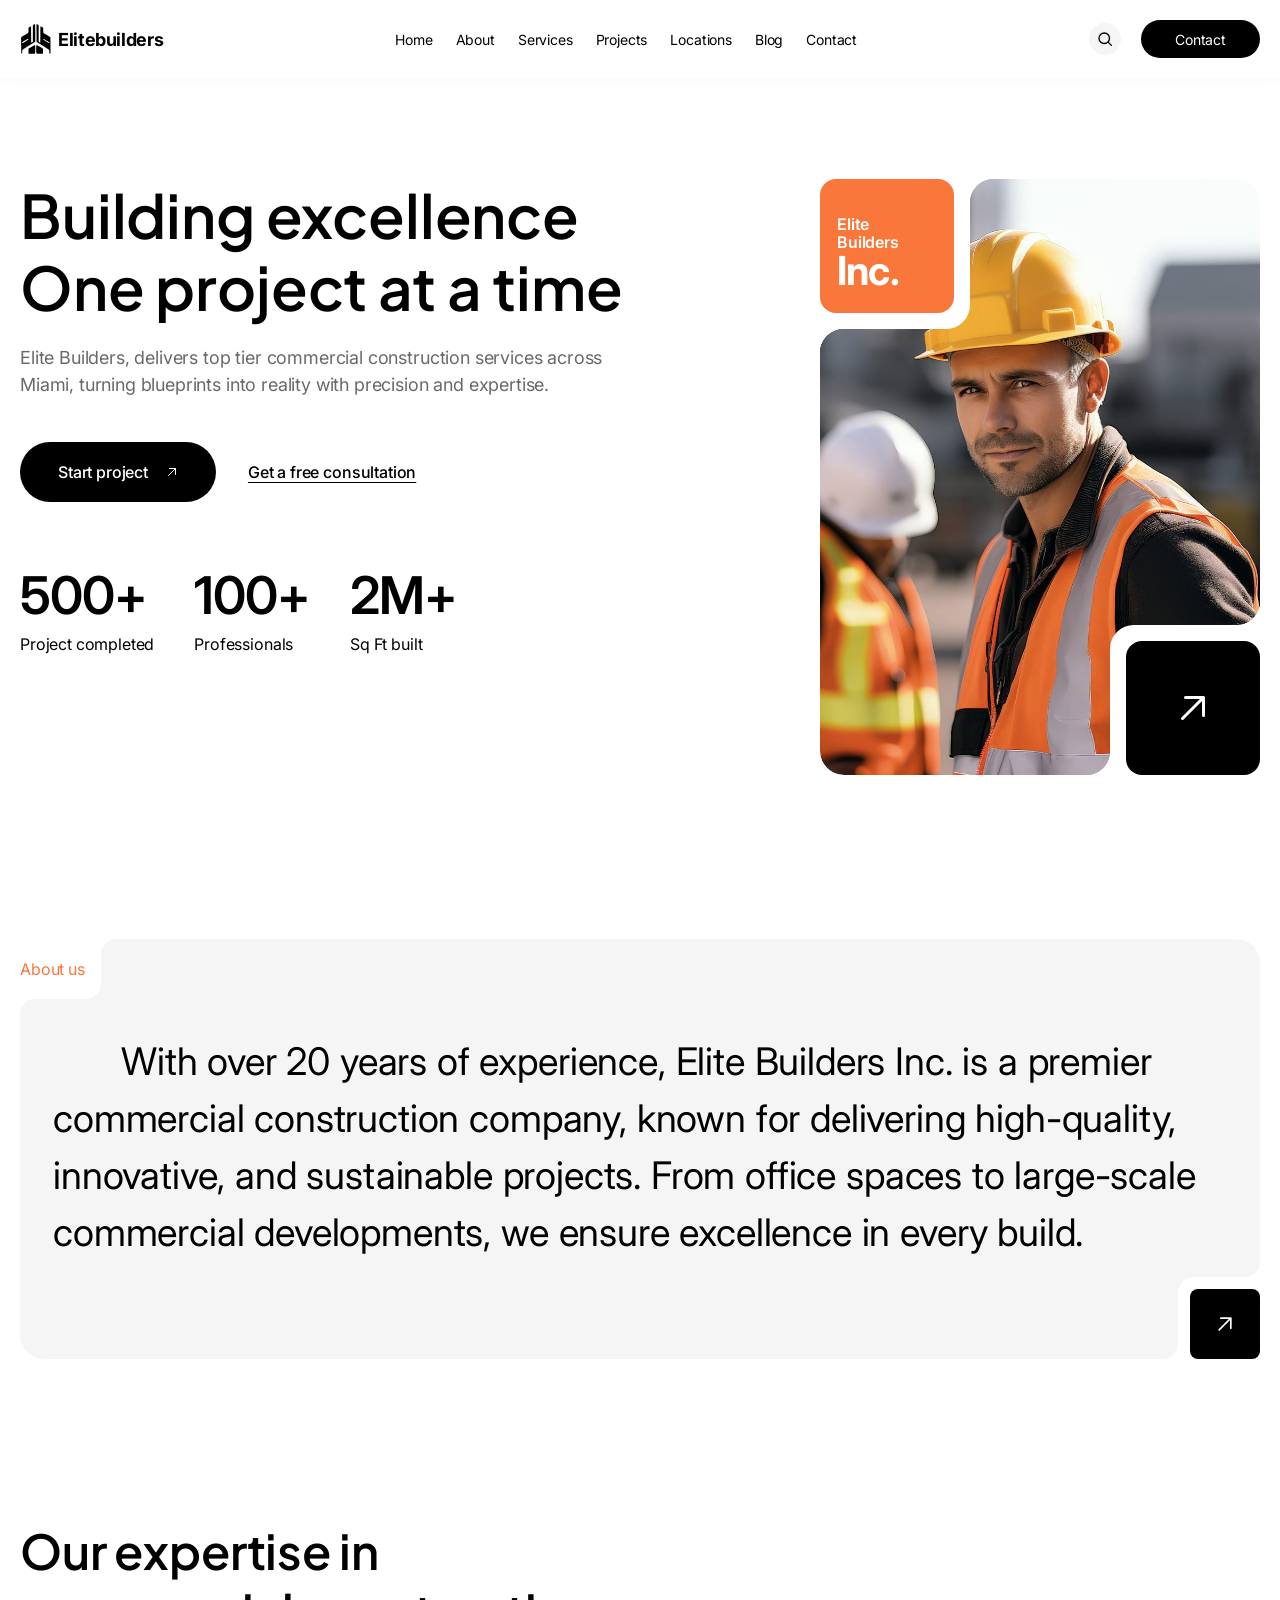
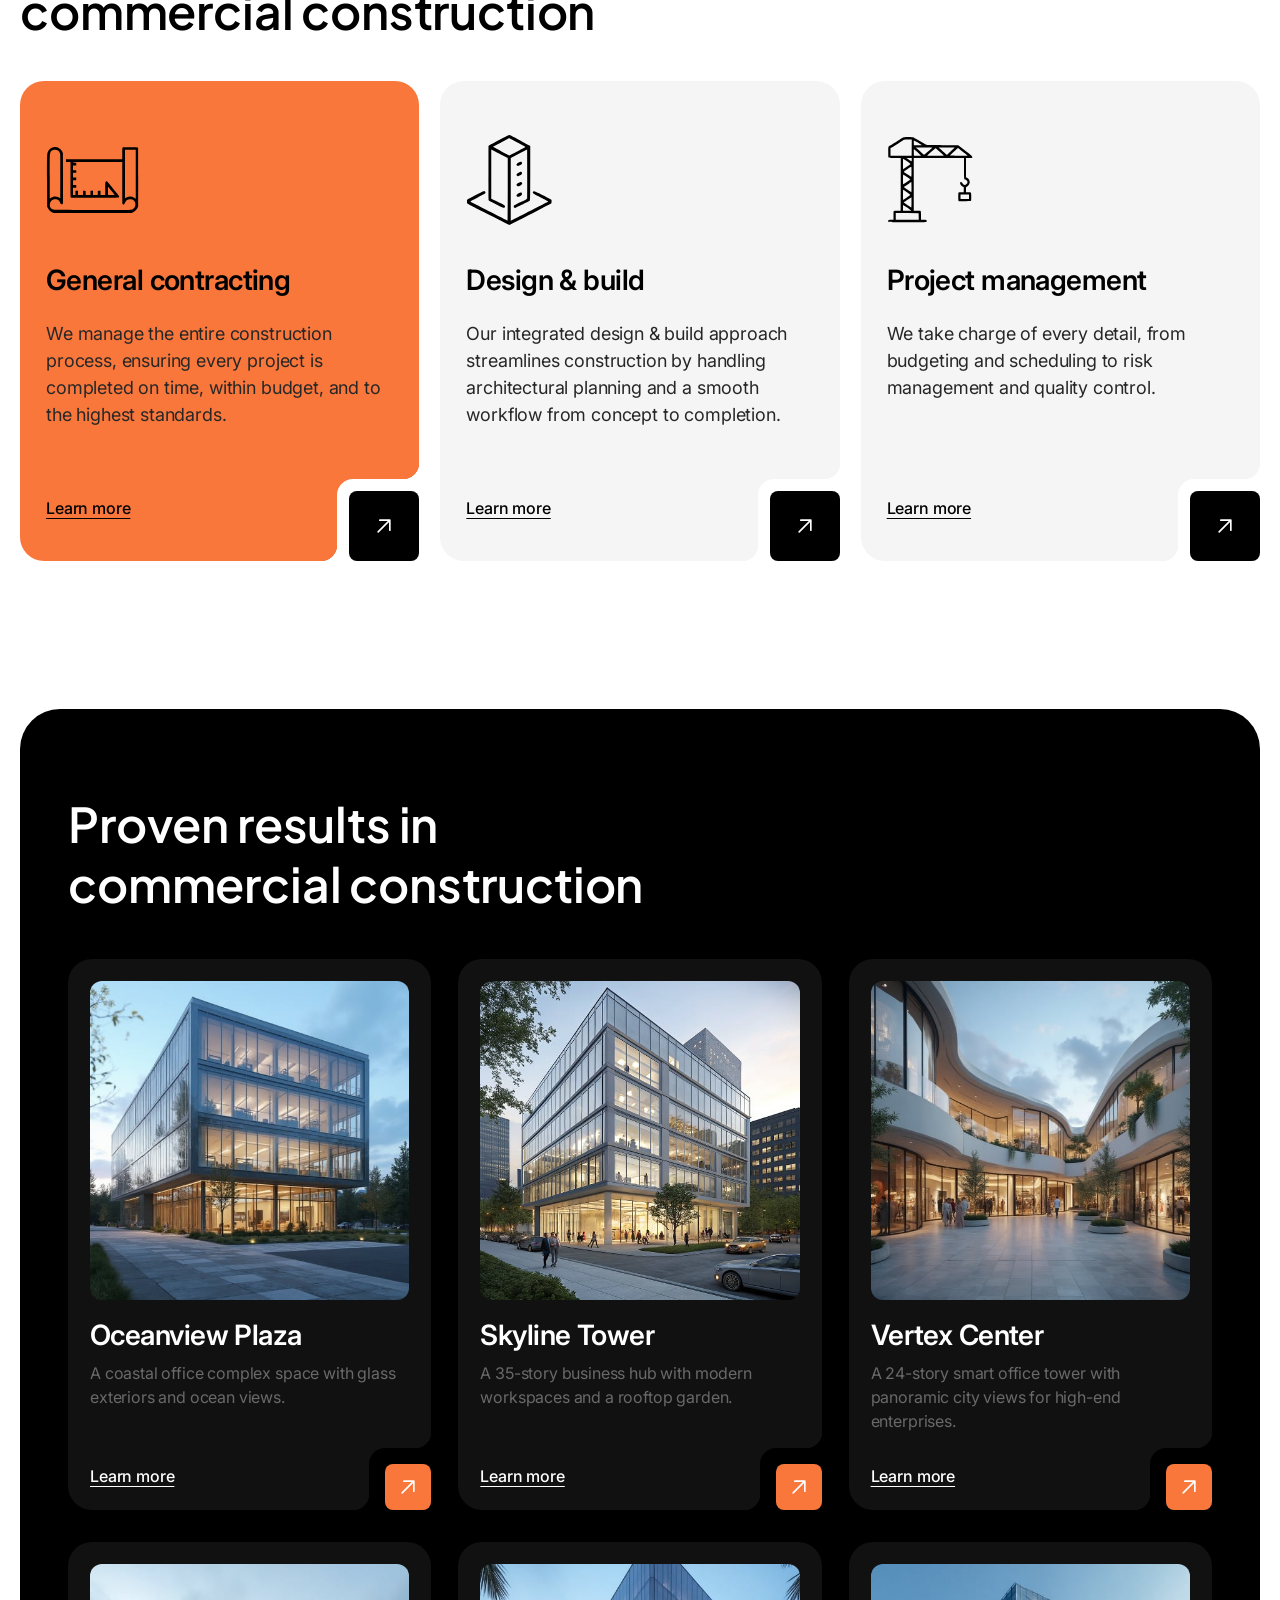
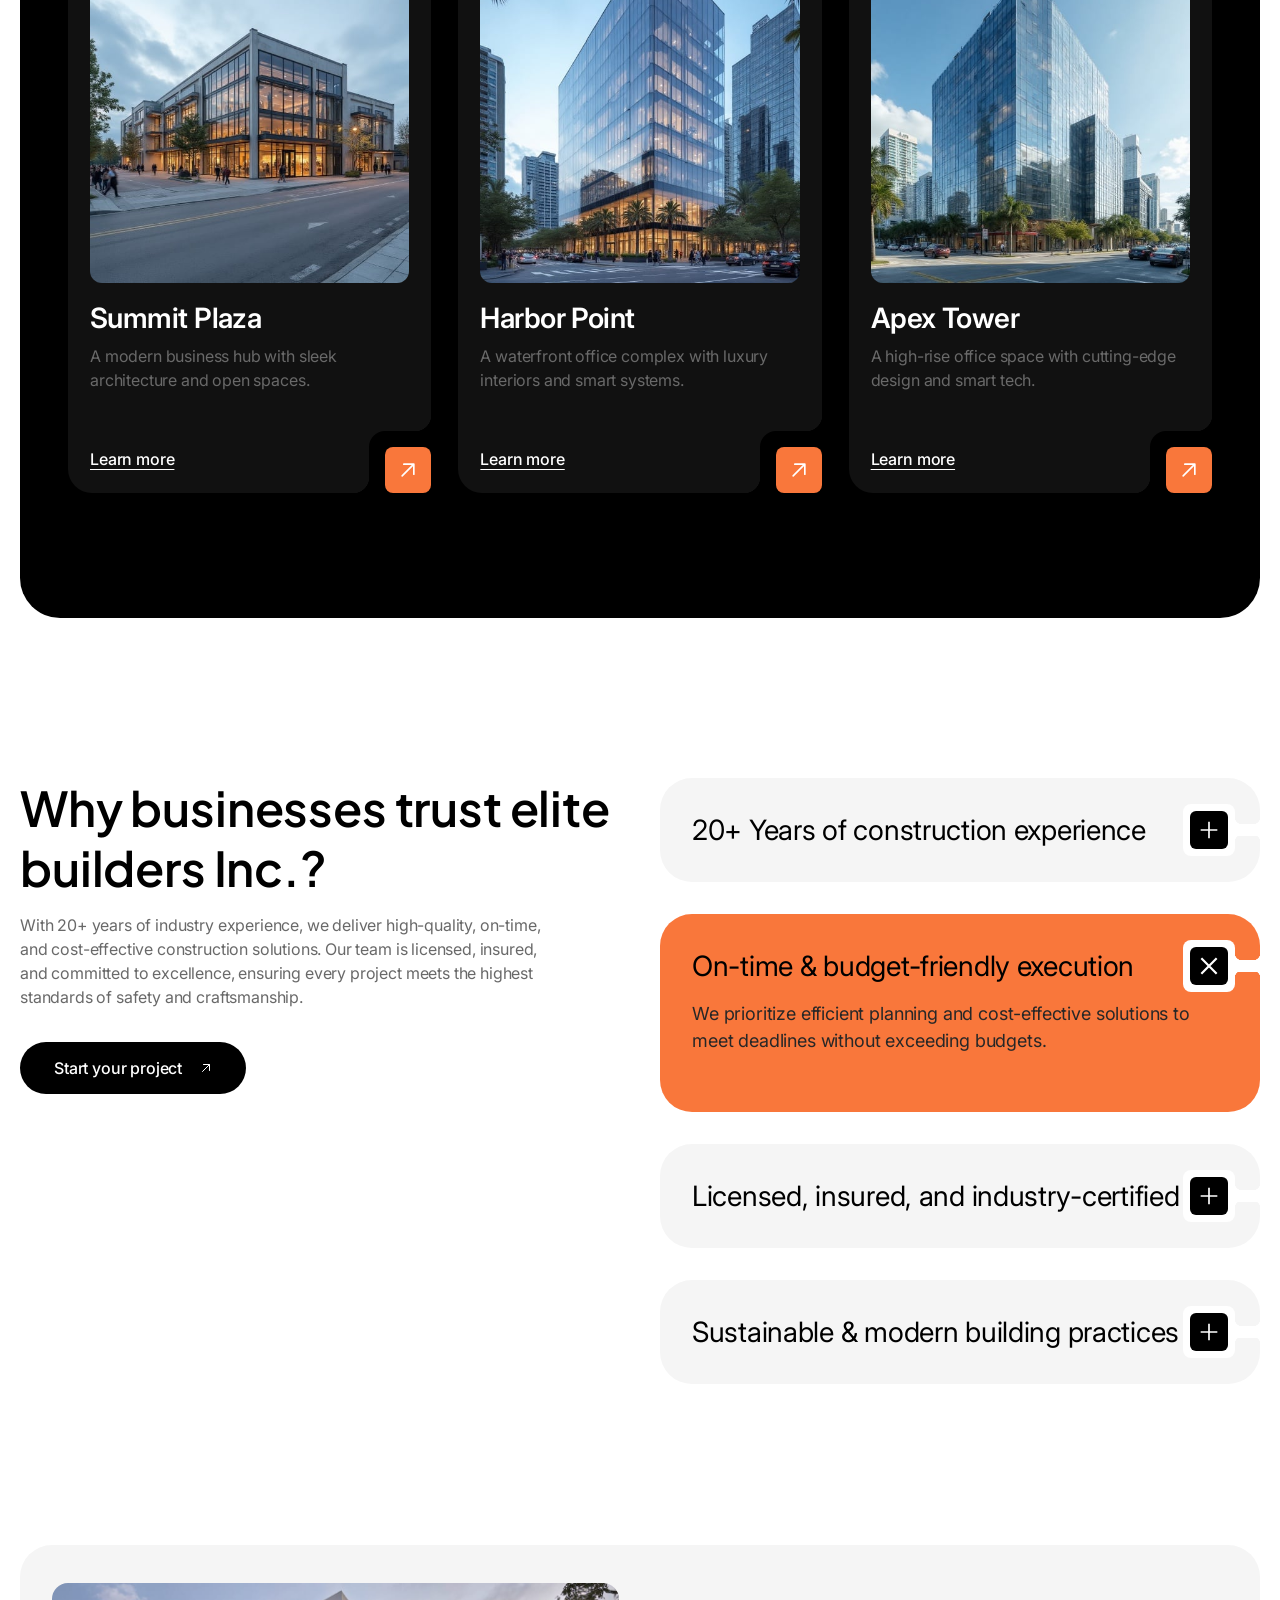
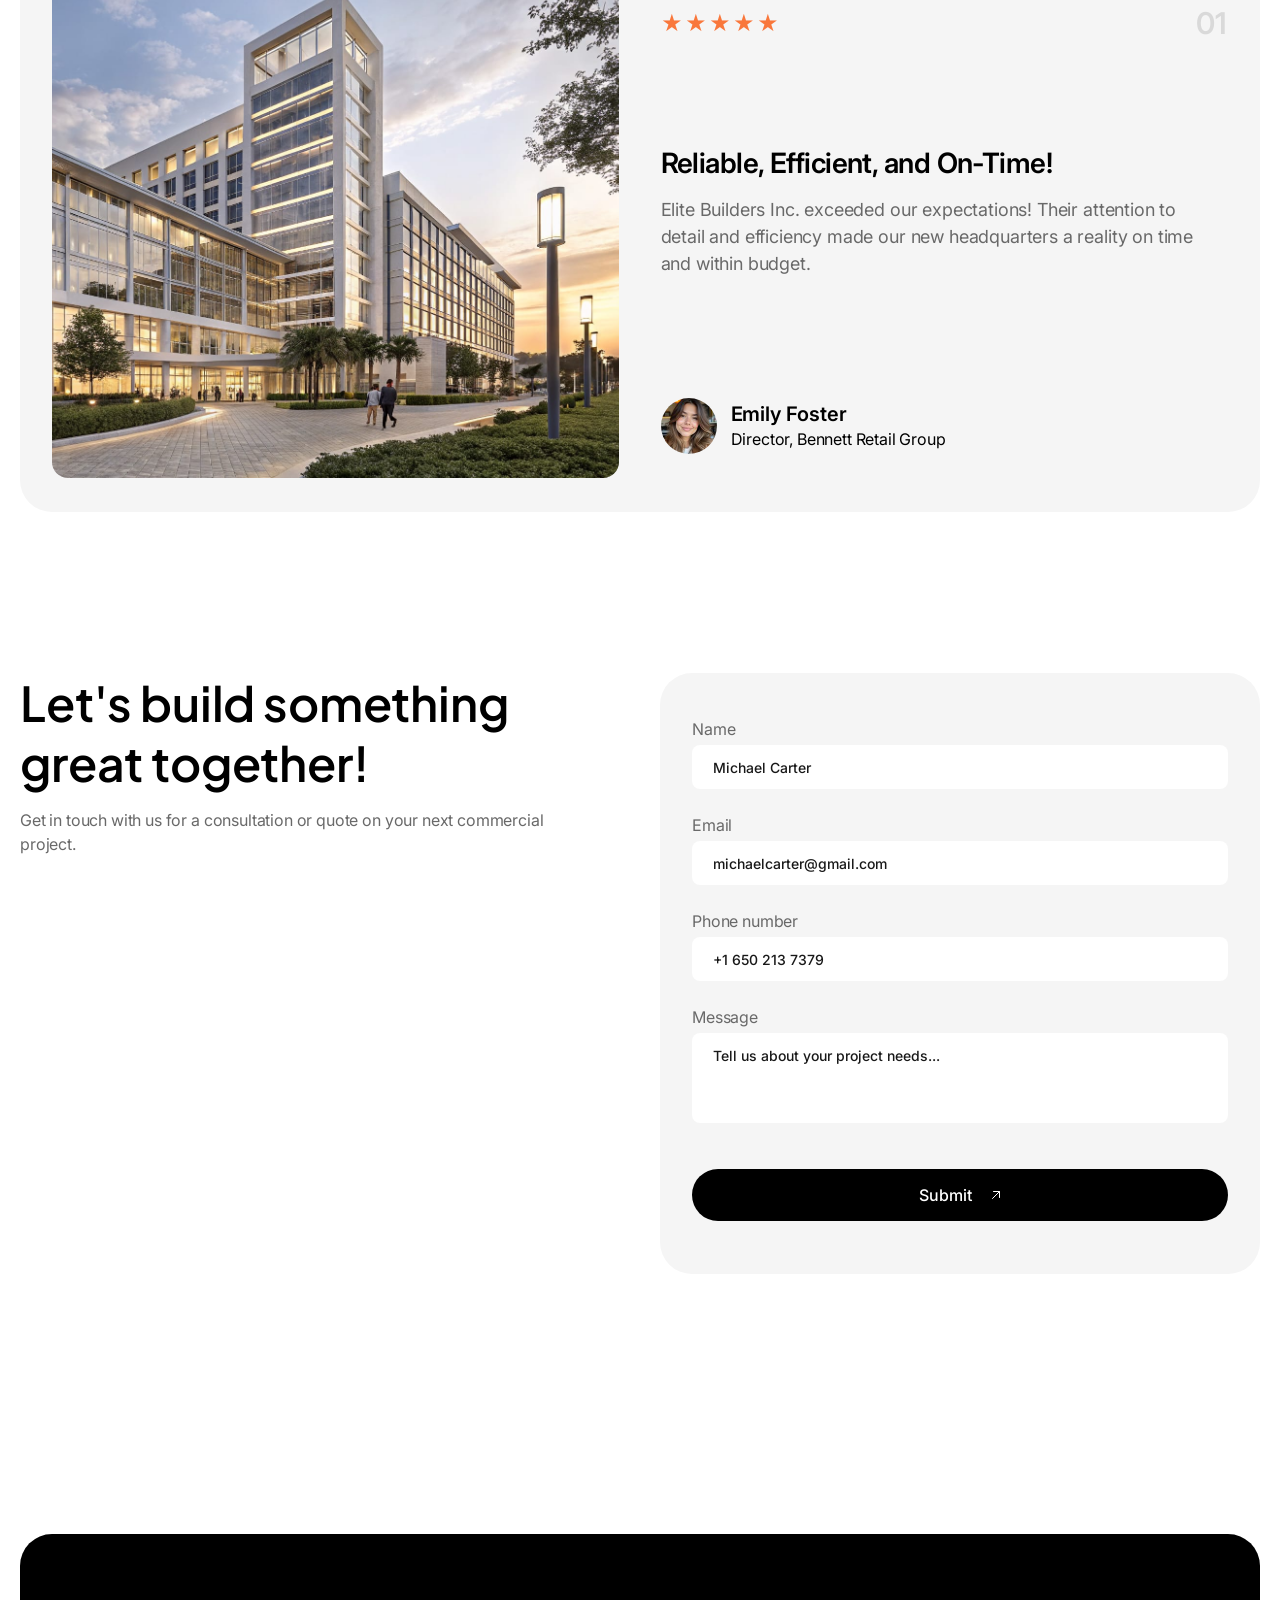
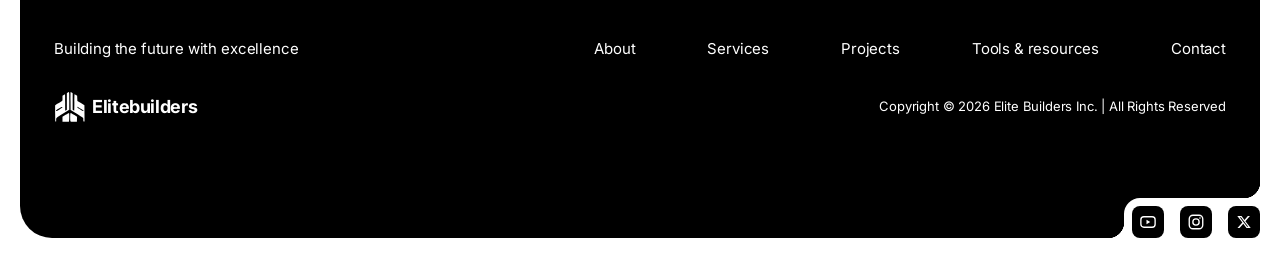
==== commit 379f9e08: "responsive fixes, favicon, cleanup" ====
--- a/index.html
+++ b/index.html
@@ -5,6 +5,7 @@
   <meta name="viewport" content="width=device-width, initial-scale=1.0">
   <title>Elite Builders</title>
   <link href="https://fonts.googleapis.com/css2?family=Inter:wght@400;500;600;700&family=Plus+Jakarta+Sans:wght@600;700&display=swap" rel="stylesheet">
+  <link rel="icon" href="img/logo.svg">
   <link rel="stylesheet" href="style.css">
 </head>
 <body>
@@ -25,11 +26,11 @@
       </nav>
 
       <div class="header-right">
-        <button class="search-btn">
+        <button class="search-btn" type="button" aria-label="Search">
           <svg width="18" height="18" viewBox="0 0 24 24" fill="none" stroke="currentColor" stroke-width="1.8" stroke-linecap="round"><circle cx="11" cy="11" r="7"/><path d="m16.5 16.5 4 4"/></svg>
         </button>
         <a href="#contact" class="btn btn-dark btn-xs">Contact</a>
-        <button class="burger"><span></span></button>
+        <button class="burger" type="button" aria-label="Menu"><span></span></button>
       </div>
     </div>
   </header>
@@ -68,7 +69,7 @@
         </div>
 
         <div class="cut cut-br">
-          <a href="#projects" class="hero-arrow">
+          <a href="#projects" class="hero-arrow" aria-label="Projects">
             <svg width="36" height="36" viewBox="0 0 24 24" fill="none" stroke="currentColor" stroke-width="2" stroke-linecap="round" stroke-linejoin="round"><path d="M5 19 19 5M7 5h12v12"/></svg>
           </a>
         </div>
@@ -84,7 +85,7 @@
         <span class="cut cut-tl about-tag">About us</span>
         <p>With over 20 years of experience, Elite Builders Inc. is a premier commercial construction company, known for delivering high-quality, innovative, and sustainable projects. From office spaces to large-scale commercial developments, we ensure excellence in every build.</p>
         <div class="cut cut-br">
-          <a href="#services" class="sq-btn">
+          <a href="#services" class="sq-btn" aria-label="Services">
             <svg width="20" height="20" viewBox="0 0 24 24" fill="none" stroke="currentColor" stroke-width="2" stroke-linecap="round" stroke-linejoin="round"><path d="M5 19 19 5M7 5h12v12"/></svg>
           </a>
         </div>
@@ -105,7 +106,7 @@
           <p>We manage the entire construction process, ensuring every project is completed on time, within budget, and to the highest standards.</p>
           <a href="#contact" class="link">Learn more</a>
           <div class="cut cut-br">
-            <a href="#contact" class="sq-btn">
+            <a href="#contact" class="sq-btn" aria-label="Learn more">
               <svg width="20" height="20" viewBox="0 0 24 24" fill="none" stroke="currentColor" stroke-width="2" stroke-linecap="round" stroke-linejoin="round"><path d="M5 19 19 5M7 5h12v12"/></svg>
             </a>
           </div>
@@ -113,11 +114,11 @@
 
         <div class="card reveal delay-1">
           <div class="card-icon"><img src="img/icon-building.svg" alt=""></div>
-          <h3>Design & build</h3>
-          <p>Our integrated design & build approach streamlines construction by handling architectural planning and a smooth workflow from concept to completion.</p>
+          <h3>Design &amp; build</h3>
+          <p>Our integrated design &amp; build approach streamlines construction by handling architectural planning and a smooth workflow from concept to completion.</p>
           <a href="#contact" class="link">Learn more</a>
           <div class="cut cut-br">
-            <a href="#contact" class="sq-btn">
+            <a href="#contact" class="sq-btn" aria-label="Learn more">
               <svg width="20" height="20" viewBox="0 0 24 24" fill="none" stroke="currentColor" stroke-width="2" stroke-linecap="round" stroke-linejoin="round"><path d="M5 19 19 5M7 5h12v12"/></svg>
             </a>
           </div>
@@ -129,7 +130,7 @@
           <p>We take charge of every detail, from budgeting and scheduling to risk management and quality control.</p>
           <a href="#contact" class="link">Learn more</a>
           <div class="cut cut-br">
-            <a href="#contact" class="sq-btn">
+            <a href="#contact" class="sq-btn" aria-label="Learn more">
               <svg width="20" height="20" viewBox="0 0 24 24" fill="none" stroke="currentColor" stroke-width="2" stroke-linecap="round" stroke-linejoin="round"><path d="M5 19 19 5M7 5h12v12"/></svg>
             </a>
           </div>
@@ -151,7 +152,7 @@
           <p>A coastal office complex space with glass exteriors and ocean views.</p>
           <a href="#" class="link">Learn more</a>
           <div class="cut cut-br">
-            <a href="#" class="sq-btn orange">
+            <a href="#" class="sq-btn orange" aria-label="Learn more">
               <svg width="20" height="20" viewBox="0 0 24 24" fill="none" stroke="currentColor" stroke-width="2" stroke-linecap="round" stroke-linejoin="round"><path d="M5 19 19 5M7 5h12v12"/></svg>
             </a>
           </div>
@@ -163,7 +164,7 @@
           <p>A 35-story business hub with modern workspaces and a rooftop garden.</p>
           <a href="#" class="link">Learn more</a>
           <div class="cut cut-br">
-            <a href="#" class="sq-btn orange">
+            <a href="#" class="sq-btn orange" aria-label="Learn more">
               <svg width="20" height="20" viewBox="0 0 24 24" fill="none" stroke="currentColor" stroke-width="2" stroke-linecap="round" stroke-linejoin="round"><path d="M5 19 19 5M7 5h12v12"/></svg>
             </a>
           </div>
@@ -175,7 +176,7 @@
           <p>A 24-story smart office tower with panoramic city views for high-end enterprises.</p>
           <a href="#" class="link">Learn more</a>
           <div class="cut cut-br">
-            <a href="#" class="sq-btn orange">
+            <a href="#" class="sq-btn orange" aria-label="Learn more">
               <svg width="20" height="20" viewBox="0 0 24 24" fill="none" stroke="currentColor" stroke-width="2" stroke-linecap="round" stroke-linejoin="round"><path d="M5 19 19 5M7 5h12v12"/></svg>
             </a>
           </div>
@@ -187,7 +188,7 @@
           <p>A modern business hub with sleek architecture and open spaces.</p>
           <a href="#" class="link">Learn more</a>
           <div class="cut cut-br">
-            <a href="#" class="sq-btn orange">
+            <a href="#" class="sq-btn orange" aria-label="Learn more">
               <svg width="20" height="20" viewBox="0 0 24 24" fill="none" stroke="currentColor" stroke-width="2" stroke-linecap="round" stroke-linejoin="round"><path d="M5 19 19 5M7 5h12v12"/></svg>
             </a>
           </div>
@@ -199,7 +200,7 @@
           <p>A waterfront office complex with luxury interiors and smart systems.</p>
           <a href="#" class="link">Learn more</a>
           <div class="cut cut-br">
-            <a href="#" class="sq-btn orange">
+            <a href="#" class="sq-btn orange" aria-label="Learn more">
               <svg width="20" height="20" viewBox="0 0 24 24" fill="none" stroke="currentColor" stroke-width="2" stroke-linecap="round" stroke-linejoin="round"><path d="M5 19 19 5M7 5h12v12"/></svg>
             </a>
           </div>
@@ -211,7 +212,7 @@
           <p>A high-rise office space with cutting-edge design and smart tech.</p>
           <a href="#" class="link">Learn more</a>
           <div class="cut cut-br">
-            <a href="#" class="sq-btn orange">
+            <a href="#" class="sq-btn orange" aria-label="Learn more">
               <svg width="20" height="20" viewBox="0 0 24 24" fill="none" stroke="currentColor" stroke-width="2" stroke-linecap="round" stroke-linejoin="round"><path d="M5 19 19 5M7 5h12v12"/></svg>
             </a>
           </div>
@@ -235,7 +236,7 @@
 
       <div class="faq">
         <div class="faq-item reveal">
-          <button class="faq-q">
+          <button class="faq-q" type="button">
             20+ Years of construction experience
             <span class="notch"><span class="faq-icon"><svg width="20" height="20" viewBox="0 0 24 24" fill="none" stroke="currentColor" stroke-width="2"><path d="M12 2v20M2 12h20"/></svg></span></span>
           </button>
@@ -245,8 +246,8 @@
         </div>
 
         <div class="faq-item open reveal delay-1">
-          <button class="faq-q">
-            On-time & budget-friendly execution
+          <button class="faq-q" type="button">
+            On-time &amp; budget-friendly execution
             <span class="notch"><span class="faq-icon"><svg width="20" height="20" viewBox="0 0 24 24" fill="none" stroke="currentColor" stroke-width="2"><path d="M12 2v20M2 12h20"/></svg></span></span>
           </button>
           <div class="faq-a">
@@ -255,7 +256,7 @@
         </div>
 
         <div class="faq-item reveal delay-2">
-          <button class="faq-q">
+          <button class="faq-q" type="button">
             Licensed, insured, and industry-certified
             <span class="notch"><span class="faq-icon"><svg width="20" height="20" viewBox="0 0 24 24" fill="none" stroke="currentColor" stroke-width="2"><path d="M12 2v20M2 12h20"/></svg></span></span>
           </button>
@@ -265,8 +266,8 @@
         </div>
 
         <div class="faq-item reveal delay-3">
-          <button class="faq-q">
-            Sustainable & modern building practices
+          <button class="faq-q" type="button">
+            Sustainable &amp; modern building practices
             <span class="notch"><span class="faq-icon"><svg width="20" height="20" viewBox="0 0 24 24" fill="none" stroke="currentColor" stroke-width="2"><path d="M12 2v20M2 12h20"/></svg></span></span>
           </button>
           <div class="faq-a">
@@ -312,7 +313,7 @@
   <section class="contact" id="contact">
     <div class="container">
       <div class="contact-text reveal">
-        <h2>Let’s build something <br>great together!</h2>
+        <h2>Let's build something <br>great together!</h2>
         <p>Get in touch with us for a consultation or quote on your next commercial project.</p>
       </div>
 
@@ -334,7 +335,7 @@
           <textarea name="message" placeholder="Tell us about your project needs..."></textarea>
         </label>
 
-        <button class="btn btn-dark btn-sm btn-full">
+        <button type="submit" class="btn btn-dark btn-sm btn-full">
           Submit
           <svg width="12" height="12" viewBox="0 0 24 24" fill="none" stroke="currentColor" stroke-width="2" stroke-linecap="round" stroke-linejoin="round"><path d="M5 19 19 5M7 5h12v12"/></svg>
         </button>
@@ -352,7 +353,7 @@
           <a href="#about">About</a>
           <a href="#services">Services</a>
           <a href="#projects">Projects</a>
-          <a href="#">Tools & resources</a>
+          <a href="#">Tools &amp; resources</a>
           <a href="#contact">Contact</a>
         </div>
       </div>
@@ -363,9 +364,9 @@
     </div>
 
     <div class="cut cut-br socials">
-      <a href="#"><svg width="18" height="18" viewBox="0 0 24 24" fill="none" stroke="currentColor" stroke-width="1.8"><rect x="2.5" y="5" width="19" height="14" rx="4"/><path d="M10 9v6l5-3z" fill="currentColor" stroke="none"/></svg></a>
-      <a href="#"><svg width="18" height="18" viewBox="0 0 24 24" fill="none" stroke="currentColor" stroke-width="1.8"><rect x="3" y="3" width="18" height="18" rx="5"/><circle cx="12" cy="12" r="4.2"/><circle cx="17.3" cy="6.7" r="1.1" fill="currentColor" stroke="none"/></svg></a>
-      <a href="#"><svg width="16" height="16" viewBox="0 0 24 24" fill="currentColor"><path d="M17.8 3h3.1l-6.8 7.8 8 10.2h-6.3l-4.9-6.4L5.3 21H2.2l7.3-8.3L1.9 3h6.4l4.4 5.9zm-1.1 16.2h1.7L7.4 4.7H5.6z"/></svg></a>
+      <a href="#" aria-label="YouTube"><svg width="18" height="18" viewBox="0 0 24 24" fill="none" stroke="currentColor" stroke-width="1.8"><rect x="2.5" y="5" width="19" height="14" rx="4"/><path d="M10 9v6l5-3z" fill="currentColor" stroke="none"/></svg></a>
+      <a href="#" aria-label="Instagram"><svg width="18" height="18" viewBox="0 0 24 24" fill="none" stroke="currentColor" stroke-width="1.8"><rect x="3" y="3" width="18" height="18" rx="5"/><circle cx="12" cy="12" r="4.2"/><circle cx="17.3" cy="6.7" r="1.1" fill="currentColor" stroke="none"/></svg></a>
+      <a href="#" aria-label="X"><svg width="16" height="16" viewBox="0 0 24 24" fill="currentColor"><path d="M17.8 3h3.1l-6.8 7.8 8 10.2h-6.3l-4.9-6.4L5.3 21H2.2l7.3-8.3L1.9 3h6.4l4.4 5.9zm-1.1 16.2h1.7L7.4 4.7H5.6z"/></svg></a>
     </div>
   </footer>
 
--- a/style.css
+++ b/style.css
@@ -381,7 +381,7 @@
 
 .stats {
   display: grid;
-  grid-template-columns: repeat(3, 224px);
+  grid-template-columns: repeat(3, minmax(0, 224px));
   margin-top: 62px;
   animation: fadeUp .8s var(--ease) .34s both;
 }
@@ -1023,14 +1023,25 @@
 
 /* responsive */
 
-@media (max-width: 1280px) {
+@media (max-width: 1360px) {
   .hero h1 {
     font-size: 60px;
     line-height: 72px;
   }
 
   .hero .container {
-    grid-template-columns: 1fr 480px;
+    grid-template-columns: 1fr 440px;
+  }
+
+  .stats {
+    grid-template-columns: repeat(3, auto);
+    justify-content: start;
+    gap: 40px;
+  }
+
+  .stats b {
+    font-size: 52px;
+    line-height: 64px;
   }
 
   .review-box,
@@ -1185,6 +1196,7 @@
   .stats {
     grid-template-columns: repeat(3, auto);
     justify-content: space-between;
+    gap: 12px;
     margin-top: 40px;
     font-size: 14px;
   }
